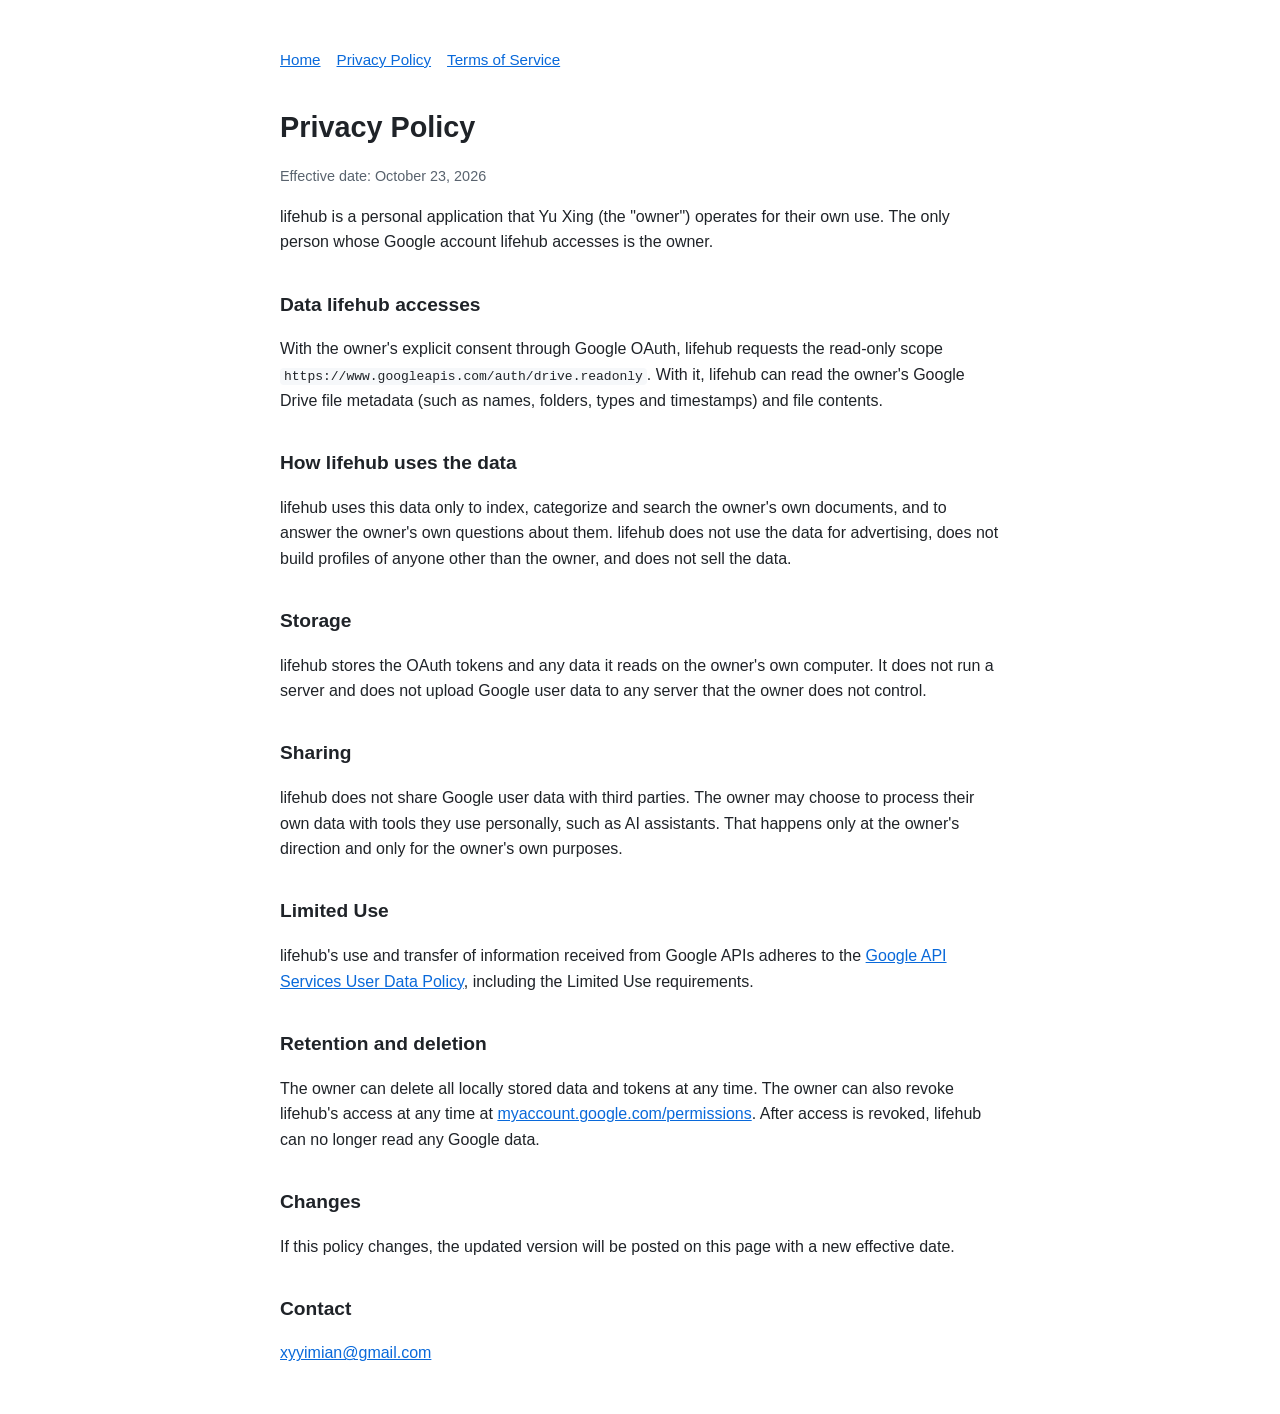
==== privacy.html @ f870a37b "Add lifehub home page, privacy policy and terms of service" ====
<!DOCTYPE html>
<html lang="en">
<head>
<meta charset="utf-8">
<meta name="viewport" content="width=device-width, initial-scale=1">
<title>Privacy Policy · lifehub</title>
<link rel="stylesheet" href="style.css">
</head>
<body>
<nav><a href="./">Home</a><a href="privacy.html">Privacy Policy</a><a href="terms.html">Terms of Service</a></nav>
<h1>Privacy Policy</h1>
<p class="meta">Effective date: October 23, 2026</p>

<p>lifehub is a personal application that Yu Xing (the "owner") operates for their own use. The only person whose Google account lifehub accesses is the owner.</p>

<h2>Data lifehub accesses</h2>
<p>With the owner's explicit consent through Google OAuth, lifehub requests the read-only scope <code>https://www.googleapis.com/auth/drive.readonly</code>. With it, lifehub can read the owner's Google Drive file metadata (such as names, folders, types and timestamps) and file contents.</p>

<h2>How lifehub uses the data</h2>
<p>lifehub uses this data only to index, categorize and search the owner's own documents, and to answer the owner's own questions about them. lifehub does not use the data for advertising, does not build profiles of anyone other than the owner, and does not sell the data.</p>

<h2>Storage</h2>
<p>lifehub stores the OAuth tokens and any data it reads on the owner's own computer. It does not run a server and does not upload Google user data to any server that the owner does not control.</p>

<h2>Sharing</h2>
<p>lifehub does not share Google user data with third parties. The owner may choose to process their own data with tools they use personally, such as AI assistants. That happens only at the owner's direction and only for the owner's own purposes.</p>

<h2>Limited Use</h2>
<p>lifehub's use and transfer of information received from Google APIs adheres to the <a href="https://developers.google.com/terms/api-services-user-data-policy">Google API Services User Data Policy</a>, including the Limited Use requirements.</p>

<h2>Retention and deletion</h2>
<p>The owner can delete all locally stored data and tokens at any time. The owner can also revoke lifehub's access at any time at <a href="https://myaccount.google.com/permissions">myaccount.google.com/permissions</a>. After access is revoked, lifehub can no longer read any Google data.</p>

<h2>Changes</h2>
<p>If this policy changes, the updated version will be posted on this page with a new effective date.</p>

<h2>Contact</h2>
<p><a href="mailto:xyyimian@gmail.com">xyyimian@gmail.com</a></p>
</body>
</html>
---- style.css ----
body { font-family: -apple-system, BlinkMacSystemFont, "Segoe UI", Helvetica, Arial, sans-serif; max-width: 720px; margin: 48px auto; padding: 0 20px; line-height: 1.6; color: #1f2328; }
h1 { font-size: 1.8em; margin-bottom: 0.2em; }
h2 { font-size: 1.2em; margin-top: 1.8em; }
.meta { color: #59636e; font-size: 0.9em; }
nav { margin-bottom: 32px; font-size: 0.95em; }
nav a { margin-right: 16px; }
a { color: #0969da; }
code { background: #f6f8fa; padding: 1px 4px; border-radius: 4px; }
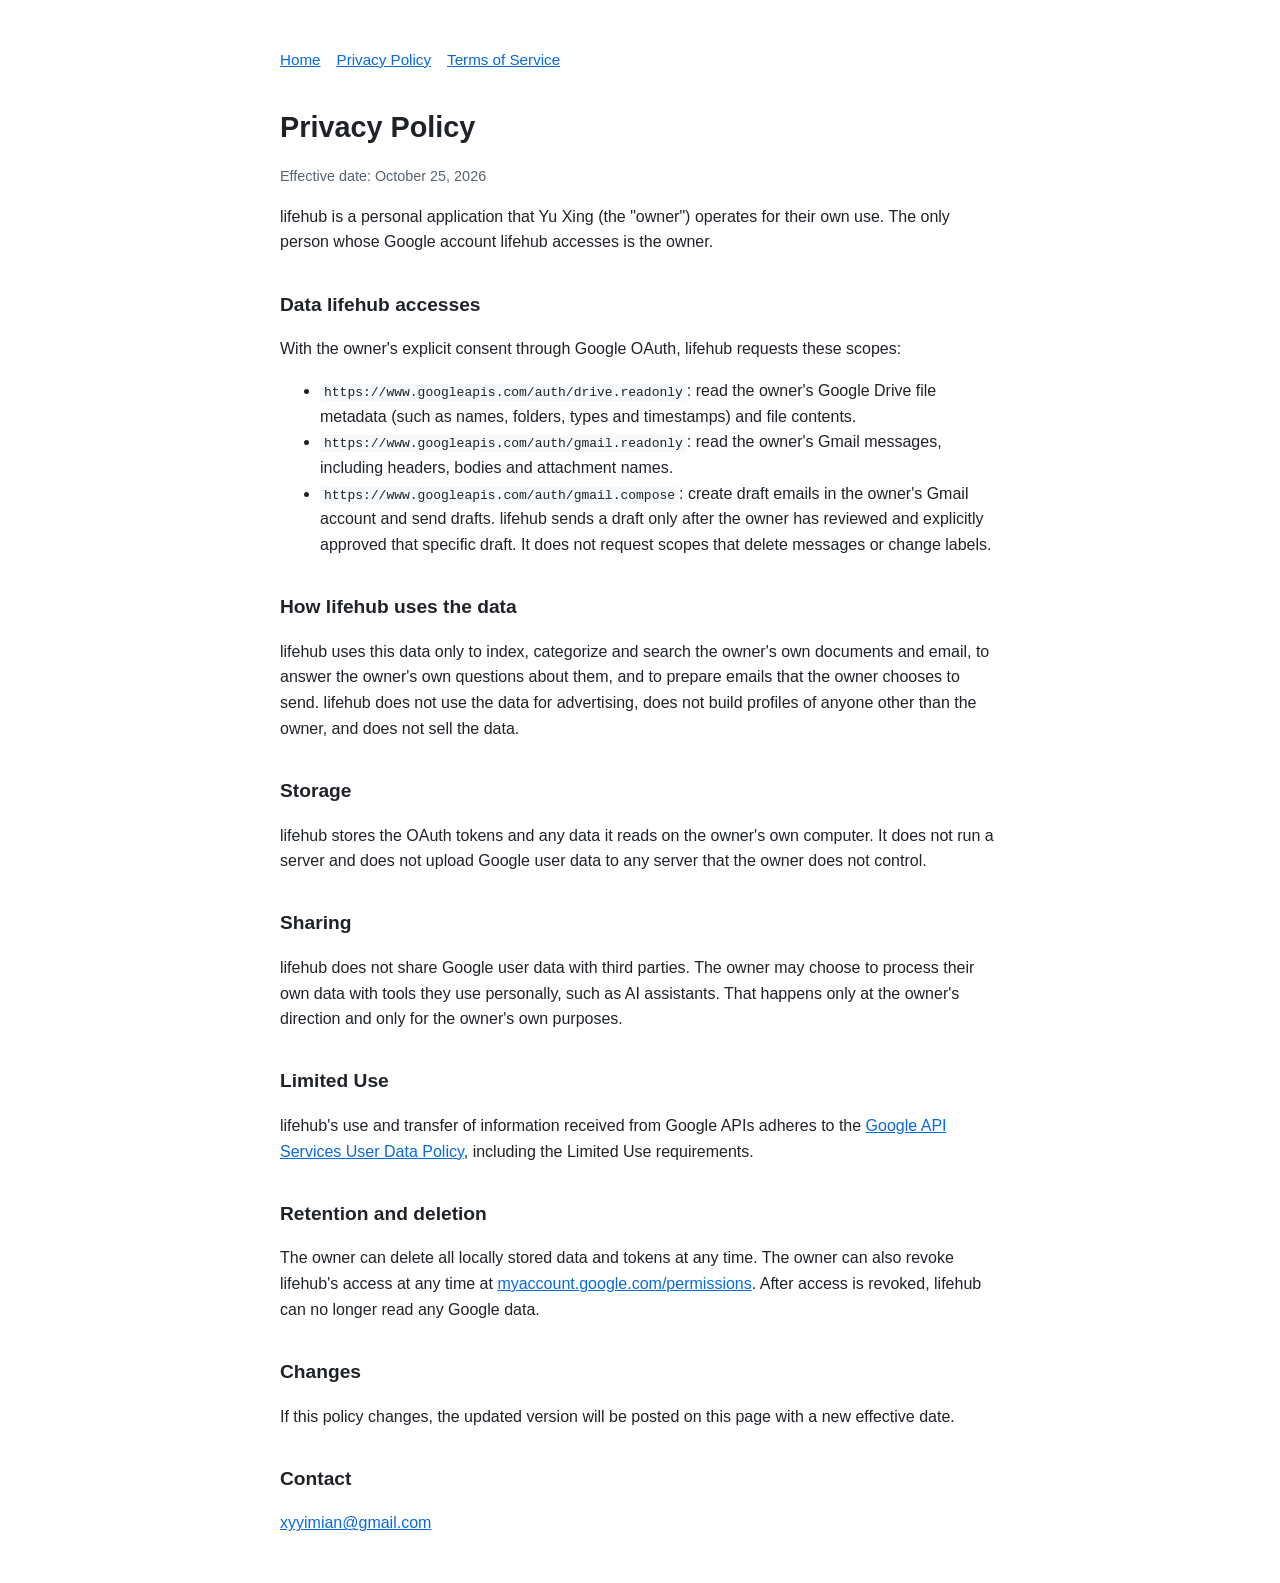
==== commit 0cabd06f: "Describe Gmail read-only and draft-send scopes" ====
--- a/privacy.html
+++ b/privacy.html
@@ -9,15 +9,20 @@
 <body>
 <nav><a href="./">Home</a><a href="privacy.html">Privacy Policy</a><a href="terms.html">Terms of Service</a></nav>
 <h1>Privacy Policy</h1>
-<p class="meta">Effective date: October 23, 2026</p>
+<p class="meta">Effective date: October 25, 2026</p>
 
 <p>lifehub is a personal application that Yu Xing (the "owner") operates for their own use. The only person whose Google account lifehub accesses is the owner.</p>
 
 <h2>Data lifehub accesses</h2>
-<p>With the owner's explicit consent through Google OAuth, lifehub requests the read-only scope <code>https://www.googleapis.com/auth/drive.readonly</code>. With it, lifehub can read the owner's Google Drive file metadata (such as names, folders, types and timestamps) and file contents.</p>
+<p>With the owner's explicit consent through Google OAuth, lifehub requests these scopes:</p>
+<ul>
+<li><code>https://www.googleapis.com/auth/drive.readonly</code>: read the owner's Google Drive file metadata (such as names, folders, types and timestamps) and file contents.</li>
+<li><code>https://www.googleapis.com/auth/gmail.readonly</code>: read the owner's Gmail messages, including headers, bodies and attachment names.</li>
+<li><code>https://www.googleapis.com/auth/gmail.compose</code>: create draft emails in the owner's Gmail account and send drafts. lifehub sends a draft only after the owner has reviewed and explicitly approved that specific draft. It does not request scopes that delete messages or change labels.</li>
+</ul>
 
 <h2>How lifehub uses the data</h2>
-<p>lifehub uses this data only to index, categorize and search the owner's own documents, and to answer the owner's own questions about them. lifehub does not use the data for advertising, does not build profiles of anyone other than the owner, and does not sell the data.</p>
+<p>lifehub uses this data only to index, categorize and search the owner's own documents and email, to answer the owner's own questions about them, and to prepare emails that the owner chooses to send. lifehub does not use the data for advertising, does not build profiles of anyone other than the owner, and does not sell the data.</p>
 
 <h2>Storage</h2>
 <p>lifehub stores the OAuth tokens and any data it reads on the owner's own computer. It does not run a server and does not upload Google user data to any server that the owner does not control.</p>
